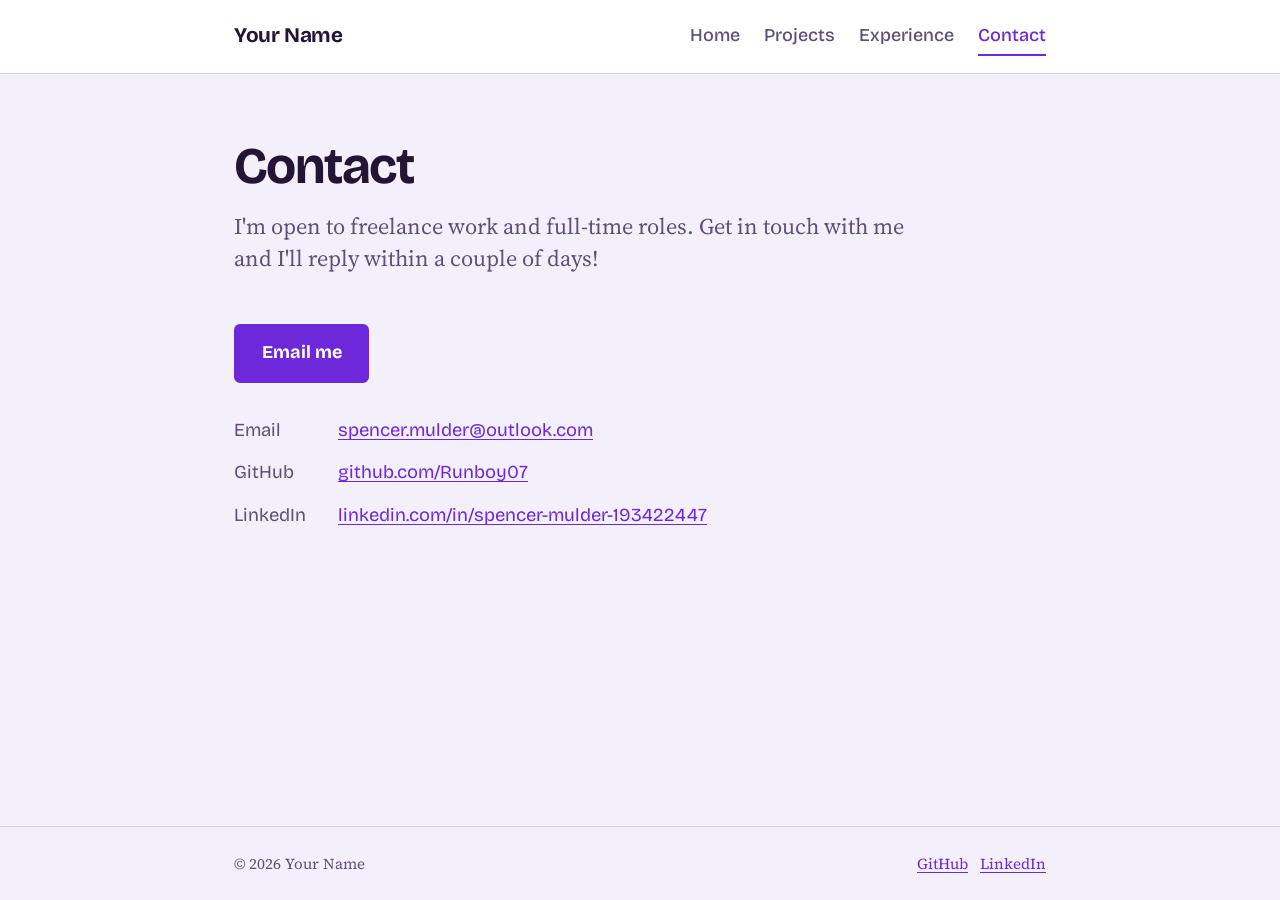
==== contact.html @ 8c5201d1 "Update contact information and links" ====
<!DOCTYPE html>
<html lang="en">
<head>
<title>Contact – Your Name</title>
<meta name="description" content="Get in touch with Your Name.">
<meta charset="utf-8">
<meta name="viewport" content="width=device-width, initial-scale=1">
<link rel="icon" href="data:image/svg+xml,<svg xmlns=%22http://www.w3.org/2000/svg%22 viewBox=%220 0 100 100%22><text y=%22.9em%22 font-size=%2290%22>💜</text></svg>">
<link rel="preconnect" href="https://fonts.googleapis.com">
<link rel="preconnect" href="https://fonts.gstatic.com" crossorigin>
<link href="https://fonts.googleapis.com/css2?family=Bricolage+Grotesque:opsz,wght@12..96,500;12..96,700&family=Source+Serif+4:ital,wght@0,400;0,600;1,400&display=swap" rel="stylesheet">
<link rel="stylesheet" href="style.css">
</head>
<body>
<header class="site-header">
  <div class="wrap">
    <a class="brand" href="index.html">Your Name</a>
    <nav aria-label="Main">
      <a href="index.html">Home</a>
      <a href="projects.html">Projects</a>
      <a href="experience.html">Experience</a>
      <a href="contact.html" aria-current="page">Contact</a>
    </nav>
  </div>
</header>
<main>
  <div class="wrap">
    <h1 class="page-title">Contact</h1>
    <p class="lede">I'm open to freelance work and full-time roles. Get in touch with me and I'll reply within a couple of days!</p>
    <a class="btn" href="mailto:spencer.mulder@outlook.com">Email me</a>
    <ul class="contact-list">
      <li><span>Email</span><a href="mailto:you@example.com">spencer.mulder@outlook.com</a></li>
      <li><span>GitHub</span><a href="https://github.com/your-username">github.com/Runboy07</a></li>
      <li><span>LinkedIn</span><a href="https://www.linkedin.com/in/your-username">linkedin.com/in/spencer-mulder-193422447</a></li>
    </ul>
  </div>
</main>
<footer class="site-footer">
  <div class="wrap">
    <span>© <span id="year">2026</span> Your Name</span>
    <span><a href="https://github.com/your-username">GitHub</a> &nbsp; <a href="https://www.linkedin.com/in/your-username">LinkedIn</a></span>
  </div>
</footer>
<script>document.getElementById("year").textContent = new Date().getFullYear();</script>
</body>
</html>
---- style.css ----
/* ---------- Colors: edit these to restyle the whole site ---------- */
:root {
  --bg: #f4f0fb;
  --surface: #ffffff;
  --ink: #231536;
  --muted: #5f5075;
  --line: #d9cdee;
  --accent: #6d28d9;
  --accent-soft: #ede4fb;
  --accent-ink: #ffffff;
  --display: "Bricolage Grotesque", "Helvetica Neue", Arial, sans-serif;
  --body: "Source Serif 4", Georgia, "Times New Roman", serif;
}
@media (prefers-color-scheme: dark) {
  :root {
    --bg: #150e22;
    --surface: #1f1533;
    --ink: #efe9fa;
    --muted: #a99bc2;
    --line: #34264d;
    --accent: #b794f6;
    --accent-soft: #2b1d47;
    --accent-ink: #150e22;
  }
}

*, *::before, *::after { box-sizing: border-box; }
html { scroll-behavior: smooth; }
body {
  margin: 0; background: var(--bg); color: var(--ink);
  font: 1.125rem/1.65 var(--body); -webkit-font-smoothing: antialiased;
  min-height: 100vh; display: flex; flex-direction: column;
}
a { color: var(--accent); text-underline-offset: 3px; }
a:focus-visible { outline: 3px solid var(--accent); outline-offset: 3px; border-radius: 2px; }
h1, h2, h3 { font-family: var(--display); line-height: 1.1; margin: 0; }
p { margin: 0 0 1em; max-width: 62ch; }
.wrap { width: 100%; max-width: 860px; margin: 0 auto; padding: 0 1.5rem; }

/* ---------- Header ---------- */
.site-header { border-bottom: 1px solid var(--line); background: var(--surface); }
.site-header .wrap { display: flex; flex-wrap: wrap; align-items: center; justify-content: space-between; gap: .75rem 2rem; padding-top: 1.1rem; padding-bottom: 1.1rem; }
.brand { font-family: var(--display); font-weight: 700; font-size: 1.3rem; color: var(--ink); text-decoration: none; letter-spacing: -0.02em; }
.site-header nav { display: flex; gap: 1.5rem; font-family: var(--display); font-weight: 500; }
.site-header nav a { color: var(--muted); text-decoration: none; padding: .2rem 0; border-bottom: 2px solid transparent; }
.site-header nav a:hover { color: var(--ink); }
.site-header nav a[aria-current="page"] { color: var(--accent); border-color: var(--accent); }

/* ---------- Page content ---------- */
main { flex: 1; padding: 4rem 0 5rem; }
.page-title { font-size: clamp(2.2rem, 6vw, 3.2rem); font-weight: 700; letter-spacing: -0.03em; margin-bottom: 1rem; }
.lede { font-size: 1.4rem; line-height: 1.45; color: var(--muted); margin-bottom: 3rem; }
.hero h1 { font-size: clamp(2.8rem, 8vw, 5rem); font-weight: 700; letter-spacing: -0.04em; margin-bottom: 1.5rem; }
.hero h1 span { color: var(--accent); }
.hero .lede { color: var(--ink); max-width: 30ch; }
.actions { display: flex; flex-wrap: wrap; gap: 1rem; margin-bottom: 4.5rem; }
.btn { display: inline-block; font-family: var(--display); font-weight: 700; background: var(--accent); color: var(--accent-ink); padding: .8rem 1.6rem; border-radius: 6px; text-decoration: none; border: 2px solid var(--accent); }
.btn:hover { filter: brightness(1.1); }
.btn.ghost { background: transparent; color: var(--accent); }
.btn.ghost:hover { background: var(--accent-soft); filter: none; }

.block-title { font-size: 1.1rem; font-weight: 500; color: var(--muted); margin-bottom: 1.25rem; padding-bottom: .75rem; border-bottom: 1px solid var(--line); }
.block { margin-bottom: 3.5rem; }

.skills { display: flex; flex-wrap: wrap; gap: .5rem; list-style: none; padding: 0; margin: 0; }
.skills li { background: var(--accent-soft); color: var(--accent); padding: .3rem .9rem; border-radius: 99px; font-family: var(--display); font-weight: 500; font-size: .95rem; }

/* ---------- Projects ---------- */
.grid { display: grid; grid-template-columns: repeat(auto-fill, minmax(260px, 1fr)); gap: 1.25rem; }
.card { display: flex; flex-direction: column; background: var(--surface); border: 1px solid var(--line); border-radius: 10px; padding: 1.5rem; text-decoration: none; color: inherit; transition: border-color .15s, transform .15s; }
.card:hover { border-color: var(--accent); transform: translateY(-2px); }
.card .year { font-family: var(--display); color: var(--muted); font-size: .9rem; margin-bottom: .6rem; }
.card h3 { font-size: 1.35rem; font-weight: 700; margin-bottom: .5rem; }
.card:hover h3 { color: var(--accent); }
.card p { color: var(--muted); font-size: 1rem; flex: 1; }
.tags { display: flex; flex-wrap: wrap; gap: .4rem; list-style: none; padding: 0; margin: 0; }
.tags li { font-family: var(--display); font-size: .82rem; padding: .1rem .6rem; border: 1px solid var(--line); border-radius: 99px; color: var(--muted); }

/* ---------- Experience ---------- */
.job { display: grid; grid-template-columns: 9rem 1fr; gap: 1.5rem; padding-bottom: 2rem; margin-bottom: 2rem; border-bottom: 1px solid var(--line); }
.job:last-child { border-bottom: 0; }
.job .when { font-family: var(--display); color: var(--accent); font-weight: 500; padding-top: .25rem; }
.job h3 { font-size: 1.3rem; font-weight: 700; margin-bottom: .3rem; }
.job .where { color: var(--muted); font-family: var(--display); margin-bottom: .6rem; }
.job p { color: var(--muted); font-size: 1.02rem; }

/* ---------- Contact ---------- */
.contact-list { list-style: none; padding: 0; margin: 2rem 0 0; display: grid; gap: .75rem; font-family: var(--display); font-size: 1.15rem; }
.contact-list span { display: inline-block; width: 6.5rem; color: var(--muted); }

/* ---------- Footer ---------- */
.site-footer { border-top: 1px solid var(--line); color: var(--muted); font-size: .95rem; }
.site-footer .wrap { padding-top: 1.5rem; padding-bottom: 1.5rem; display: flex; flex-wrap: wrap; justify-content: space-between; gap: .5rem 2rem; }

@media (max-width: 640px) {
  main { padding: 2.5rem 0 3.5rem; }
  .job { grid-template-columns: 1fr; gap: .25rem; }
  .contact-list span { display: block; width: auto; }
}
@media (prefers-reduced-motion: reduce) { html { scroll-behavior: auto; } * { transition: none !important; } }
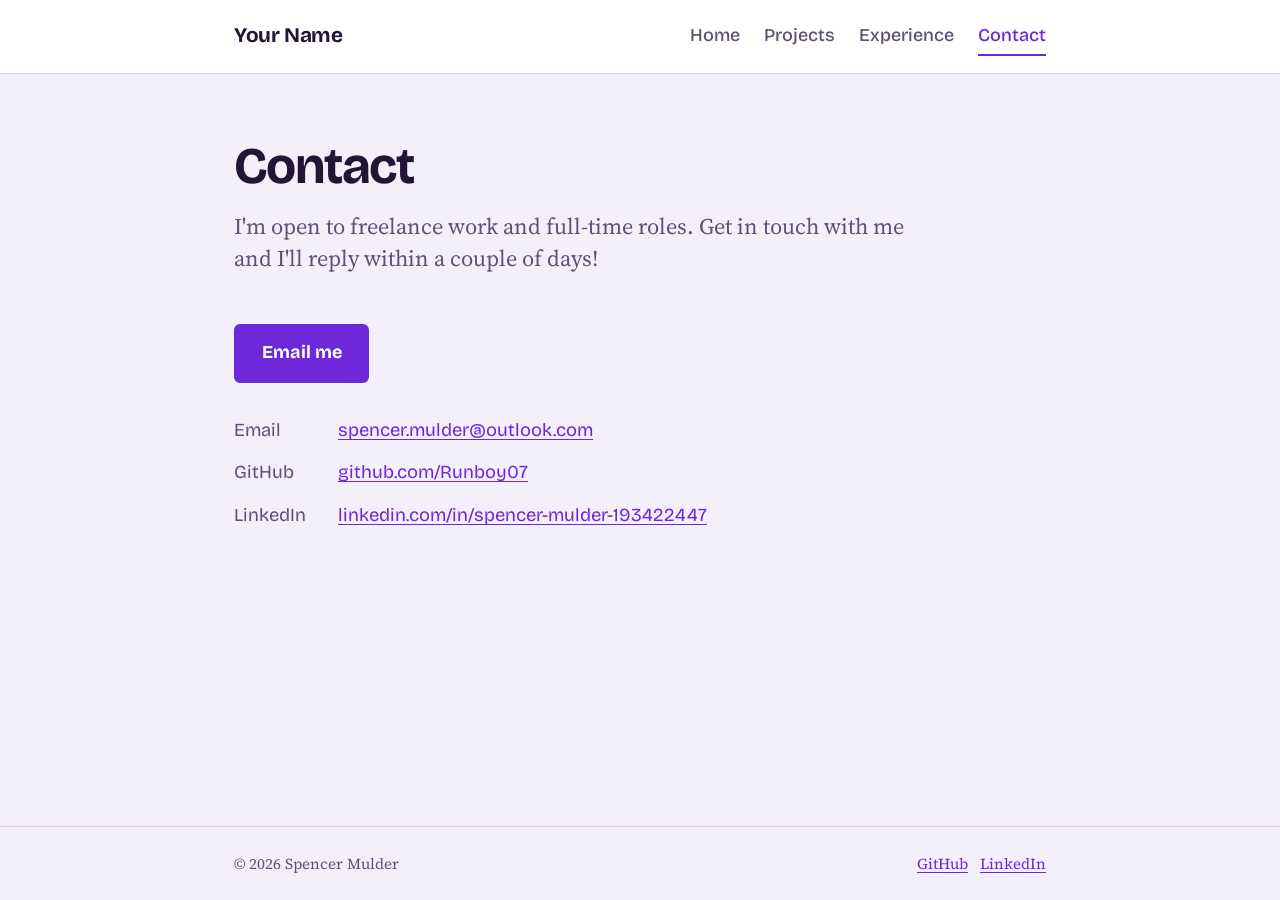
==== commit 2c86e983: "Update footer copyright name to Spencer Mulder" ====
--- a/contact.html
+++ b/contact.html
@@ -37,7 +37,7 @@
 </main>
 <footer class="site-footer">
   <div class="wrap">
-    <span>© <span id="year">2026</span> Your Name</span>
+    <span>© <span id="year">2026</span> Spencer Mulder</span>
     <span><a href="https://github.com/your-username">GitHub</a> &nbsp; <a href="https://www.linkedin.com/in/your-username">LinkedIn</a></span>
   </div>
 </footer>
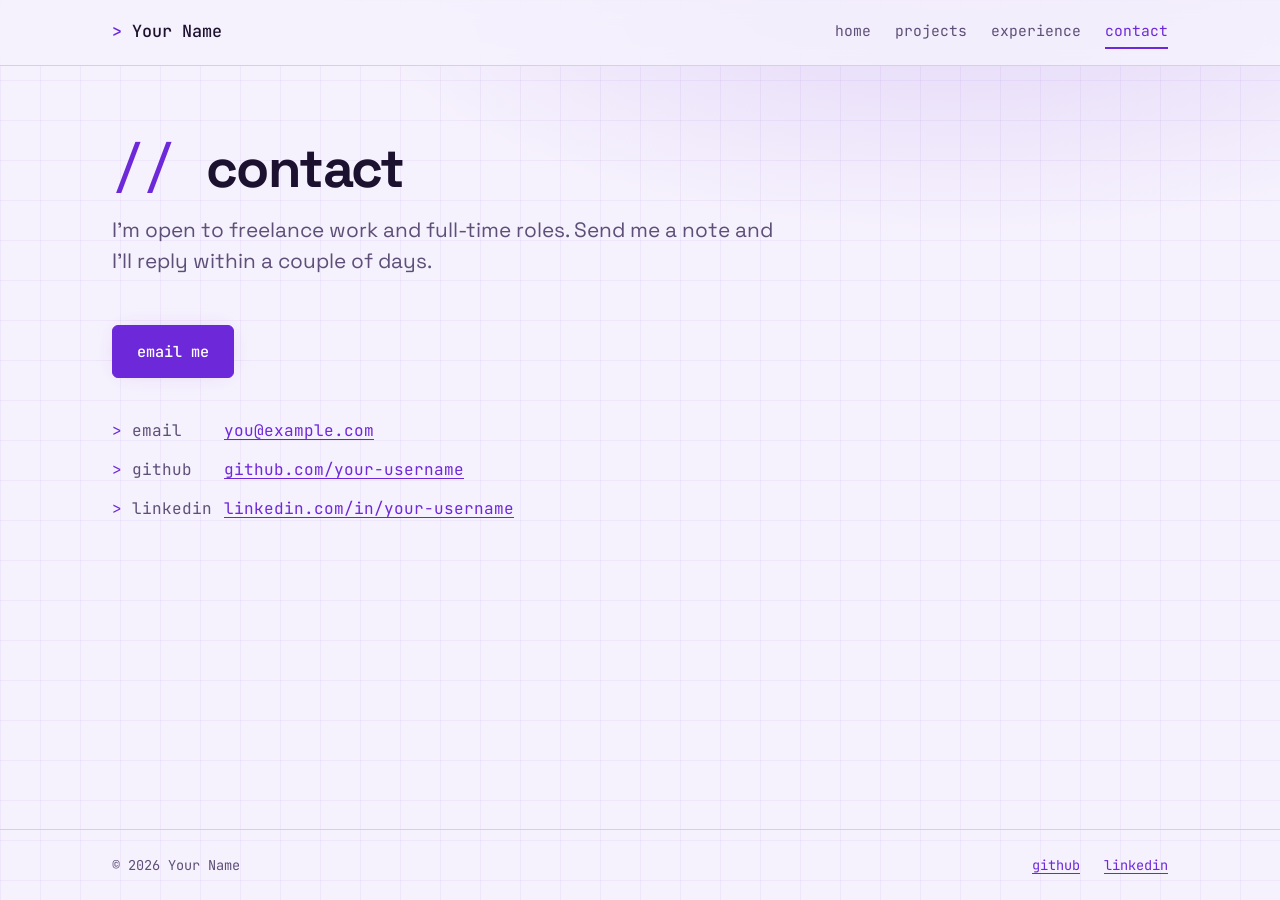
==== commit 80d696c7: "added" ====
--- a/contact.html
+++ b/contact.html
@@ -8,7 +8,7 @@
 <link rel="icon" href="data:image/svg+xml,<svg xmlns=%22http://www.w3.org/2000/svg%22 viewBox=%220 0 100 100%22><text y=%22.9em%22 font-size=%2290%22>💜</text></svg>">
 <link rel="preconnect" href="https://fonts.googleapis.com">
 <link rel="preconnect" href="https://fonts.gstatic.com" crossorigin>
-<link href="https://fonts.googleapis.com/css2?family=Bricolage+Grotesque:opsz,wght@12..96,500;12..96,700&family=Source+Serif+4:ital,wght@0,400;0,600;1,400&display=swap" rel="stylesheet">
+<link href="https://fonts.googleapis.com/css2?family=JetBrains+Mono:wght@400;500&family=Space+Grotesk:wght@400;500;700&display=swap" rel="stylesheet">
 <link rel="stylesheet" href="style.css">
 </head>
 <body>
@@ -16,29 +16,29 @@
   <div class="wrap">
     <a class="brand" href="index.html">Your Name</a>
     <nav aria-label="Main">
-      <a href="index.html">Home</a>
-      <a href="projects.html">Projects</a>
-      <a href="experience.html">Experience</a>
-      <a href="contact.html" aria-current="page">Contact</a>
+      <a href="index.html">home</a>
+      <a href="projects.html">projects</a>
+      <a href="experience.html">experience</a>
+      <a href="contact.html" aria-current="page">contact</a>
     </nav>
   </div>
 </header>
 <main>
   <div class="wrap">
-    <h1 class="page-title">Contact</h1>
-    <p class="lede">I'm open to freelance work and full-time roles. Get in touch with me and I'll reply within a couple of days!</p>
-    <a class="btn" href="mailto:spencer.mulder@outlook.com">Email me</a>
+    <h1 class="page-title">contact</h1>
+    <p class="lede">I'm open to freelance work and full-time roles. Send me a note and I'll reply within a couple of days.</p>
+    <a class="btn" href="mailto:you@example.com">email me</a>
     <ul class="contact-list">
-      <li><span>Email</span><a href="mailto:you@example.com">spencer.mulder@outlook.com</a></li>
-      <li><span>GitHub</span><a href="https://github.com/your-username">github.com/Runboy07</a></li>
-      <li><span>LinkedIn</span><a href="https://www.linkedin.com/in/your-username">linkedin.com/in/spencer-mulder-193422447</a></li>
+      <li><span>email</span><a href="mailto:you@example.com">you@example.com</a></li>
+      <li><span>github</span><a href="https://github.com/your-username">github.com/your-username</a></li>
+      <li><span>linkedin</span><a href="https://www.linkedin.com/in/your-username">linkedin.com/in/your-username</a></li>
     </ul>
   </div>
 </main>
 <footer class="site-footer">
   <div class="wrap">
-    <span>© <span id="year">2026</span> Spencer Mulder</span>
-    <span><a href="https://github.com/your-username">GitHub</a> &nbsp; <a href="https://www.linkedin.com/in/your-username">LinkedIn</a></span>
+    <span>© <span id="year">2026</span> Your Name</span>
+    <span><a href="https://github.com/your-username">github</a> &nbsp; <a href="https://www.linkedin.com/in/your-username">linkedin</a></span>
   </div>
 </footer>
 <script>document.getElementById("year").textContent = new Date().getFullYear();</script>
--- a/style.css
+++ b/style.css
@@ -1,100 +1,133 @@
 /* ---------- Colors: edit these to restyle the whole site ---------- */
 :root {
-  --bg: #f4f0fb;
-  --surface: #ffffff;
-  --ink: #231536;
-  --muted: #5f5075;
-  --line: #d9cdee;
-  --accent: #6d28d9;
-  --accent-soft: #ede4fb;
-  --accent-ink: #ffffff;
-  --display: "Bricolage Grotesque", "Helvetica Neue", Arial, sans-serif;
-  --body: "Source Serif 4", Georgia, "Times New Roman", serif;
+  --bg: #0e0a18;
+  --surface: #161026;
+  --ink: #ece6fa;
+  --muted: #a093bd;
+  --line: #2d2248;
+  --accent: #a78bfa;
+  --accent-soft: rgba(167, 139, 250, .12);
+  --accent-ink: #0e0a18;
+  --glow: rgba(139, 92, 246, .35);
+  --grid: rgba(167, 139, 250, .06);
+  --display: "Space Grotesk", "Helvetica Neue", Arial, sans-serif;
+  --mono: "JetBrains Mono", ui-monospace, "SFMono-Regular", Menlo, Consolas, monospace;
 }
-@media (prefers-color-scheme: dark) {
+@media (prefers-color-scheme: light) {
   :root {
-    --bg: #150e22;
-    --surface: #1f1533;
-    --ink: #efe9fa;
-    --muted: #a99bc2;
-    --line: #34264d;
-    --accent: #b794f6;
-    --accent-soft: #2b1d47;
-    --accent-ink: #150e22;
+    --bg: #f6f2fd;
+    --surface: #ffffff;
+    --ink: #1c1230;
+    --muted: #5d4f78;
+    --line: #d9cdee;
+    --accent: #6d28d9;
+    --accent-soft: rgba(109, 40, 217, .08);
+    --accent-ink: #ffffff;
+    --glow: rgba(109, 40, 217, .16);
+    --grid: rgba(109, 40, 217, .06);
   }
 }
 
 *, *::before, *::after { box-sizing: border-box; }
 html { scroll-behavior: smooth; }
 body {
-  margin: 0; background: var(--bg); color: var(--ink);
-  font: 1.125rem/1.65 var(--body); -webkit-font-smoothing: antialiased;
+  margin: 0; color: var(--ink); font: 1.1rem/1.65 var(--display); -webkit-font-smoothing: antialiased;
   min-height: 100vh; display: flex; flex-direction: column;
+  background-color: var(--bg);
+  background-image:
+    radial-gradient(60rem 28rem at 75% -8%, var(--glow), transparent 70%),
+    linear-gradient(var(--grid) 1px, transparent 1px),
+    linear-gradient(90deg, var(--grid) 1px, transparent 1px);
+  background-size: auto, 40px 40px, 40px 40px;
 }
 a { color: var(--accent); text-underline-offset: 3px; }
 a:focus-visible { outline: 3px solid var(--accent); outline-offset: 3px; border-radius: 2px; }
-h1, h2, h3 { font-family: var(--display); line-height: 1.1; margin: 0; }
+h1, h2, h3 { line-height: 1.1; margin: 0; }
 p { margin: 0 0 1em; max-width: 62ch; }
-.wrap { width: 100%; max-width: 860px; margin: 0 auto; padding: 0 1.5rem; }
+.wrap { width: 100%; max-width: 1120px; margin: 0 auto; padding: 0 2rem; }
+.mono { font-family: var(--mono); }
 
 /* ---------- Header ---------- */
-.site-header { border-bottom: 1px solid var(--line); background: var(--surface); }
-.site-header .wrap { display: flex; flex-wrap: wrap; align-items: center; justify-content: space-between; gap: .75rem 2rem; padding-top: 1.1rem; padding-bottom: 1.1rem; }
-.brand { font-family: var(--display); font-weight: 700; font-size: 1.3rem; color: var(--ink); text-decoration: none; letter-spacing: -0.02em; }
-.site-header nav { display: flex; gap: 1.5rem; font-family: var(--display); font-weight: 500; }
+.site-header { position: sticky; top: 0; z-index: 10; border-bottom: 1px solid var(--line); background: color-mix(in srgb, var(--bg) 82%, transparent); backdrop-filter: blur(10px); }
+.site-header .wrap { display: flex; flex-wrap: wrap; align-items: center; justify-content: space-between; gap: .5rem 2rem; padding-top: 1rem; padding-bottom: 1rem; }
+.brand { font-family: var(--mono); font-weight: 500; font-size: 1.05rem; color: var(--ink); text-decoration: none; }
+.brand::before { content: "> "; color: var(--accent); }
+.site-header nav { display: flex; gap: 1.5rem; font-family: var(--mono); font-size: .92rem; }
 .site-header nav a { color: var(--muted); text-decoration: none; padding: .2rem 0; border-bottom: 2px solid transparent; }
 .site-header nav a:hover { color: var(--ink); }
 .site-header nav a[aria-current="page"] { color: var(--accent); border-color: var(--accent); }
 
 /* ---------- Page content ---------- */
-main { flex: 1; padding: 4rem 0 5rem; }
-.page-title { font-size: clamp(2.2rem, 6vw, 3.2rem); font-weight: 700; letter-spacing: -0.03em; margin-bottom: 1rem; }
-.lede { font-size: 1.4rem; line-height: 1.45; color: var(--muted); margin-bottom: 3rem; }
-.hero h1 { font-size: clamp(2.8rem, 8vw, 5rem); font-weight: 700; letter-spacing: -0.04em; margin-bottom: 1.5rem; }
+main { flex: 1; padding: 4.5rem 0 5rem; }
+.page-title { font-size: clamp(2.3rem, 6vw, 3.4rem); font-weight: 700; letter-spacing: -0.03em; margin-bottom: 1rem; }
+.page-title::before { content: "// "; color: var(--accent); font-family: var(--mono); font-weight: 400; }
+.lede { font-size: 1.3rem; line-height: 1.5; color: var(--muted); margin-bottom: 3rem; max-width: 52ch; }
+
+.hero { display: grid; grid-template-columns: 1.1fr .9fr; gap: 3.5rem; align-items: center; margin-bottom: 5rem; }
+.prompt { font-family: var(--mono); font-size: .95rem; color: var(--muted); margin-bottom: 1.25rem; }
+.prompt b { color: var(--accent); font-weight: 500; }
+.cursor { display: inline-block; width: .55em; height: 1.05em; background: var(--accent); vertical-align: -.15em; margin-left: .2em; animation: blink 1.1s steps(1) infinite; }
+@keyframes blink { 50% { opacity: 0; } }
+.hero h1 { font-size: clamp(2.8rem, 7vw, 4.6rem); font-weight: 700; letter-spacing: -0.04em; margin-bottom: 1.25rem; }
 .hero h1 span { color: var(--accent); }
-.hero .lede { color: var(--ink); max-width: 30ch; }
-.actions { display: flex; flex-wrap: wrap; gap: 1rem; margin-bottom: 4.5rem; }
-.btn { display: inline-block; font-family: var(--display); font-weight: 700; background: var(--accent); color: var(--accent-ink); padding: .8rem 1.6rem; border-radius: 6px; text-decoration: none; border: 2px solid var(--accent); }
-.btn:hover { filter: brightness(1.1); }
-.btn.ghost { background: transparent; color: var(--accent); }
+.hero .lede { color: var(--ink); margin-bottom: 2rem; }
+.actions { display: flex; flex-wrap: wrap; gap: 1rem; }
+.btn { display: inline-block; font-family: var(--mono); font-weight: 500; font-size: .95rem; background: var(--accent); color: var(--accent-ink); padding: .8rem 1.5rem; border-radius: 6px; text-decoration: none; border: 1px solid var(--accent); box-shadow: 0 0 24px -6px var(--glow); }
+.btn:hover { filter: brightness(1.12); }
+.btn.ghost { background: transparent; color: var(--accent); box-shadow: none; }
 .btn.ghost:hover { background: var(--accent-soft); filter: none; }
 
-.block-title { font-size: 1.1rem; font-weight: 500; color: var(--muted); margin-bottom: 1.25rem; padding-bottom: .75rem; border-bottom: 1px solid var(--line); }
+/* code window */
+.code { background: var(--surface); border: 1px solid var(--line); border-radius: 10px; box-shadow: 0 20px 60px -25px var(--glow); overflow: hidden; }
+.code .bar { display: flex; gap: .4rem; padding: .7rem 1rem; border-bottom: 1px solid var(--line); }
+.code .bar i { width: .65rem; height: .65rem; border-radius: 50%; background: var(--line); }
+.code .bar i:first-child { background: var(--accent); }
+.code pre { margin: 0; padding: 1.25rem 1.25rem 1.4rem; font: .9rem/1.7 var(--mono); overflow-x: auto; color: var(--muted); }
+.code .k { color: var(--accent); }
+.code .s { color: var(--ink); }
+
 .block { margin-bottom: 3.5rem; }
+.block-title { font-family: var(--mono); font-size: .95rem; font-weight: 500; color: var(--muted); margin-bottom: 1.25rem; padding-bottom: .75rem; border-bottom: 1px solid var(--line); }
+.block-title::before { content: "// "; color: var(--accent); }
+.two-col { display: grid; grid-template-columns: 1fr 1fr; gap: 3.5rem; }
 
 .skills { display: flex; flex-wrap: wrap; gap: .5rem; list-style: none; padding: 0; margin: 0; }
-.skills li { background: var(--accent-soft); color: var(--accent); padding: .3rem .9rem; border-radius: 99px; font-family: var(--display); font-weight: 500; font-size: .95rem; }
+.skills li { font-family: var(--mono); font-size: .88rem; background: var(--accent-soft); color: var(--accent); padding: .3rem .8rem; border: 1px solid var(--line); border-radius: 4px; }
 
 /* ---------- Projects ---------- */
-.grid { display: grid; grid-template-columns: repeat(auto-fill, minmax(260px, 1fr)); gap: 1.25rem; }
-.card { display: flex; flex-direction: column; background: var(--surface); border: 1px solid var(--line); border-radius: 10px; padding: 1.5rem; text-decoration: none; color: inherit; transition: border-color .15s, transform .15s; }
-.card:hover { border-color: var(--accent); transform: translateY(-2px); }
-.card .year { font-family: var(--display); color: var(--muted); font-size: .9rem; margin-bottom: .6rem; }
+.grid { display: grid; grid-template-columns: repeat(auto-fill, minmax(300px, 1fr)); gap: 1.5rem; }
+.card { display: flex; flex-direction: column; background: var(--surface); border: 1px solid var(--line); border-radius: 10px; padding: 1.6rem; text-decoration: none; color: inherit; transition: border-color .15s, transform .15s, box-shadow .15s; }
+.card:hover { border-color: var(--accent); transform: translateY(-3px); box-shadow: 0 12px 40px -18px var(--glow); }
+.card .year { font-family: var(--mono); color: var(--accent); font-size: .85rem; margin-bottom: .7rem; }
 .card h3 { font-size: 1.35rem; font-weight: 700; margin-bottom: .5rem; }
-.card:hover h3 { color: var(--accent); }
 .card p { color: var(--muted); font-size: 1rem; flex: 1; }
 .tags { display: flex; flex-wrap: wrap; gap: .4rem; list-style: none; padding: 0; margin: 0; }
-.tags li { font-family: var(--display); font-size: .82rem; padding: .1rem .6rem; border: 1px solid var(--line); border-radius: 99px; color: var(--muted); }
+.tags li { font-family: var(--mono); font-size: .78rem; padding: .1rem .55rem; border: 1px solid var(--line); border-radius: 4px; color: var(--muted); }
 
 /* ---------- Experience ---------- */
-.job { display: grid; grid-template-columns: 9rem 1fr; gap: 1.5rem; padding-bottom: 2rem; margin-bottom: 2rem; border-bottom: 1px solid var(--line); }
+.job { display: grid; grid-template-columns: 11rem 1fr; gap: 2rem; padding-bottom: 2rem; margin-bottom: 2rem; border-bottom: 1px solid var(--line); }
 .job:last-child { border-bottom: 0; }
-.job .when { font-family: var(--display); color: var(--accent); font-weight: 500; padding-top: .25rem; }
+.job .when { font-family: var(--mono); color: var(--accent); font-size: .92rem; padding-top: .3rem; }
 .job h3 { font-size: 1.3rem; font-weight: 700; margin-bottom: .3rem; }
-.job .where { color: var(--muted); font-family: var(--display); margin-bottom: .6rem; }
+.job .where { color: var(--muted); font-family: var(--mono); font-size: .92rem; margin-bottom: .7rem; }
 .job p { color: var(--muted); font-size: 1.02rem; }
 
 /* ---------- Contact ---------- */
-.contact-list { list-style: none; padding: 0; margin: 2rem 0 0; display: grid; gap: .75rem; font-family: var(--display); font-size: 1.15rem; }
-.contact-list span { display: inline-block; width: 6.5rem; color: var(--muted); }
+.contact-list { list-style: none; padding: 0; margin: 2.5rem 0 0; display: grid; gap: .8rem; font-family: var(--mono); font-size: 1rem; }
+.contact-list span { display: inline-block; width: 7rem; color: var(--muted); }
+.contact-list span::before { content: "> "; color: var(--accent); }
 
 /* ---------- Footer ---------- */
-.site-footer { border-top: 1px solid var(--line); color: var(--muted); font-size: .95rem; }
+.site-footer { border-top: 1px solid var(--line); color: var(--muted); font-family: var(--mono); font-size: .85rem; }
 .site-footer .wrap { padding-top: 1.5rem; padding-bottom: 1.5rem; display: flex; flex-wrap: wrap; justify-content: space-between; gap: .5rem 2rem; }
 
+@media (max-width: 860px) {
+  .hero, .two-col { grid-template-columns: 1fr; gap: 2.5rem; }
+}
 @media (max-width: 640px) {
+  .wrap { padding: 0 1.25rem; }
   main { padding: 2.5rem 0 3.5rem; }
   .job { grid-template-columns: 1fr; gap: .25rem; }
   .contact-list span { display: block; width: auto; }
 }
-@media (prefers-reduced-motion: reduce) { html { scroll-behavior: auto; } * { transition: none !important; } }
+@media (prefers-reduced-motion: reduce) { html { scroll-behavior: auto; } * { transition: none !important; animation: none !important; } }
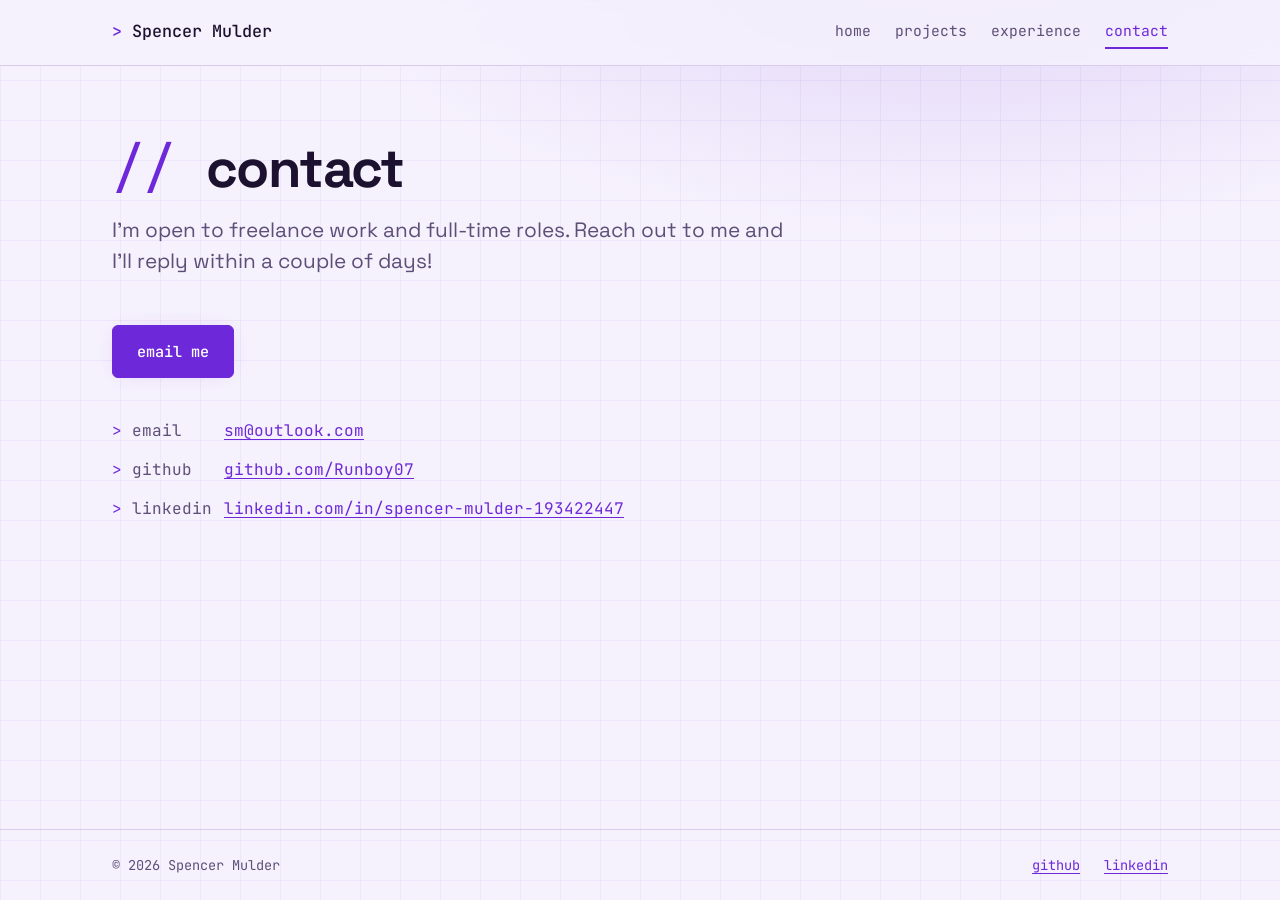
==== commit 85ef036c: "des" ====
--- a/contact.html
+++ b/contact.html
@@ -1,11 +1,10 @@
 <!DOCTYPE html>
 <html lang="en">
 <head>
-<title>Contact – Your Name</title>
-<meta name="description" content="Get in touch with Your Name.">
+<title>Spencer Mulder - Portfolio</title>
+<meta name="description" content="Get in touch with me!">
 <meta charset="utf-8">
 <meta name="viewport" content="width=device-width, initial-scale=1">
-<link rel="icon" href="data:image/svg+xml,<svg xmlns=%22http://www.w3.org/2000/svg%22 viewBox=%220 0 100 100%22><text y=%22.9em%22 font-size=%2290%22>💜</text></svg>">
 <link rel="preconnect" href="https://fonts.googleapis.com">
 <link rel="preconnect" href="https://fonts.gstatic.com" crossorigin>
 <link href="https://fonts.googleapis.com/css2?family=JetBrains+Mono:wght@400;500&family=Space+Grotesk:wght@400;500;700&display=swap" rel="stylesheet">
@@ -14,7 +13,7 @@
 <body>
 <header class="site-header">
   <div class="wrap">
-    <a class="brand" href="index.html">Your Name</a>
+    <a class="brand" href="index.html">Spencer Mulder</a>
     <nav aria-label="Main">
       <a href="index.html">home</a>
       <a href="projects.html">projects</a>
@@ -26,19 +25,19 @@
 <main>
   <div class="wrap">
     <h1 class="page-title">contact</h1>
-    <p class="lede">I'm open to freelance work and full-time roles. Send me a note and I'll reply within a couple of days.</p>
-    <a class="btn" href="mailto:you@example.com">email me</a>
+    <p class="lede">I'm open to freelance work and full-time roles. Reach out to me and I'll reply within a couple of days!</p>
+    <a class="btn" href="mailto:spencer.mulder@outlook.com">email me</a>
     <ul class="contact-list">
-      <li><span>email</span><a href="mailto:you@example.com">you@example.com</a></li>
-      <li><span>github</span><a href="https://github.com/your-username">github.com/your-username</a></li>
-      <li><span>linkedin</span><a href="https://www.linkedin.com/in/your-username">linkedin.com/in/your-username</a></li>
+      <li><span>email</span><a href="mailto:spencer.mulder@outlook.com">sm@outlook.com</a></li>
+      <li><span>github</span><a href="https://github.com/your-username">github.com/Runboy07</a></li>
+      <li><span>linkedin</span><a href="https://www.linkedin.com/in/your-username">linkedin.com/in/spencer-mulder-193422447</a></li>
     </ul>
   </div>
 </main>
 <footer class="site-footer">
   <div class="wrap">
-    <span>© <span id="year">2026</span> Your Name</span>
-    <span><a href="https://github.com/your-username">github</a> &nbsp; <a href="https://www.linkedin.com/in/your-username">linkedin</a></span>
+    <span>© <span id="year">2026</span> Spencer Mulder</span>
+    <span><a href="https://github.com/Runboy07">github</a> &nbsp; <a href="https://www.linkedin.com/in/spencer-mulder-193422447">linkedin</a></span>
   </div>
 </footer>
 <script>document.getElementById("year").textContent = new Date().getFullYear();</script>
--- a/style.css
+++ b/style.css
@@ -63,7 +63,7 @@
 .page-title::before { content: "// "; color: var(--accent); font-family: var(--mono); font-weight: 400; }
 .lede { font-size: 1.3rem; line-height: 1.5; color: var(--muted); margin-bottom: 3rem; max-width: 52ch; }
 
-.hero { display: grid; grid-template-columns: 1.1fr .9fr; gap: 3.5rem; align-items: center; margin-bottom: 5rem; }
+.hero { margin-bottom: 5rem; }
 .prompt { font-family: var(--mono); font-size: .95rem; color: var(--muted); margin-bottom: 1.25rem; }
 .prompt b { color: var(--accent); font-weight: 500; }
 .cursor { display: inline-block; width: .55em; height: 1.05em; background: var(--accent); vertical-align: -.15em; margin-left: .2em; animation: blink 1.1s steps(1) infinite; }
@@ -77,15 +77,6 @@
 .btn.ghost { background: transparent; color: var(--accent); box-shadow: none; }
 .btn.ghost:hover { background: var(--accent-soft); filter: none; }
 
-/* code window */
-.code { background: var(--surface); border: 1px solid var(--line); border-radius: 10px; box-shadow: 0 20px 60px -25px var(--glow); overflow: hidden; }
-.code .bar { display: flex; gap: .4rem; padding: .7rem 1rem; border-bottom: 1px solid var(--line); }
-.code .bar i { width: .65rem; height: .65rem; border-radius: 50%; background: var(--line); }
-.code .bar i:first-child { background: var(--accent); }
-.code pre { margin: 0; padding: 1.25rem 1.25rem 1.4rem; font: .9rem/1.7 var(--mono); overflow-x: auto; color: var(--muted); }
-.code .k { color: var(--accent); }
-.code .s { color: var(--ink); }
-
 .block { margin-bottom: 3.5rem; }
 .block-title { font-family: var(--mono); font-size: .95rem; font-weight: 500; color: var(--muted); margin-bottom: 1.25rem; padding-bottom: .75rem; border-bottom: 1px solid var(--line); }
 .block-title::before { content: "// "; color: var(--accent); }
@@ -96,8 +87,11 @@
 
 /* ---------- Projects ---------- */
 .grid { display: grid; grid-template-columns: repeat(auto-fill, minmax(300px, 1fr)); gap: 1.5rem; }
-.card { display: flex; flex-direction: column; background: var(--surface); border: 1px solid var(--line); border-radius: 10px; padding: 1.6rem; text-decoration: none; color: inherit; transition: border-color .15s, transform .15s, box-shadow .15s; }
+.card { display: flex; flex-direction: column; background: var(--surface); border: 1px solid var(--line); border-radius: 10px; overflow: hidden; text-decoration: none; color: inherit; transition: border-color .15s, transform .15s, box-shadow .15s; }
 .card:hover { border-color: var(--accent); transform: translateY(-3px); box-shadow: 0 12px 40px -18px var(--glow); }
+.card .thumb { position: relative; aspect-ratio: 16 / 10; background: var(--accent-soft); border-bottom: 1px solid var(--line); display: grid; place-items: center; color: var(--muted); font-family: var(--mono); font-size: .8rem; }
+.card .thumb img { position: absolute; inset: 0; width: 100%; height: 100%; object-fit: cover; }
+.card .body { display: flex; flex-direction: column; flex: 1; padding: 1.5rem 1.6rem 1.6rem; }
 .card .year { font-family: var(--mono); color: var(--accent); font-size: .85rem; margin-bottom: .7rem; }
 .card h3 { font-size: 1.35rem; font-weight: 700; margin-bottom: .5rem; }
 .card p { color: var(--muted); font-size: 1rem; flex: 1; }
@@ -122,7 +116,7 @@
 .site-footer .wrap { padding-top: 1.5rem; padding-bottom: 1.5rem; display: flex; flex-wrap: wrap; justify-content: space-between; gap: .5rem 2rem; }
 
 @media (max-width: 860px) {
-  .hero, .two-col { grid-template-columns: 1fr; gap: 2.5rem; }
+  .two-col { grid-template-columns: 1fr; gap: 2.5rem; }
 }
 @media (max-width: 640px) {
   .wrap { padding: 0 1.25rem; }
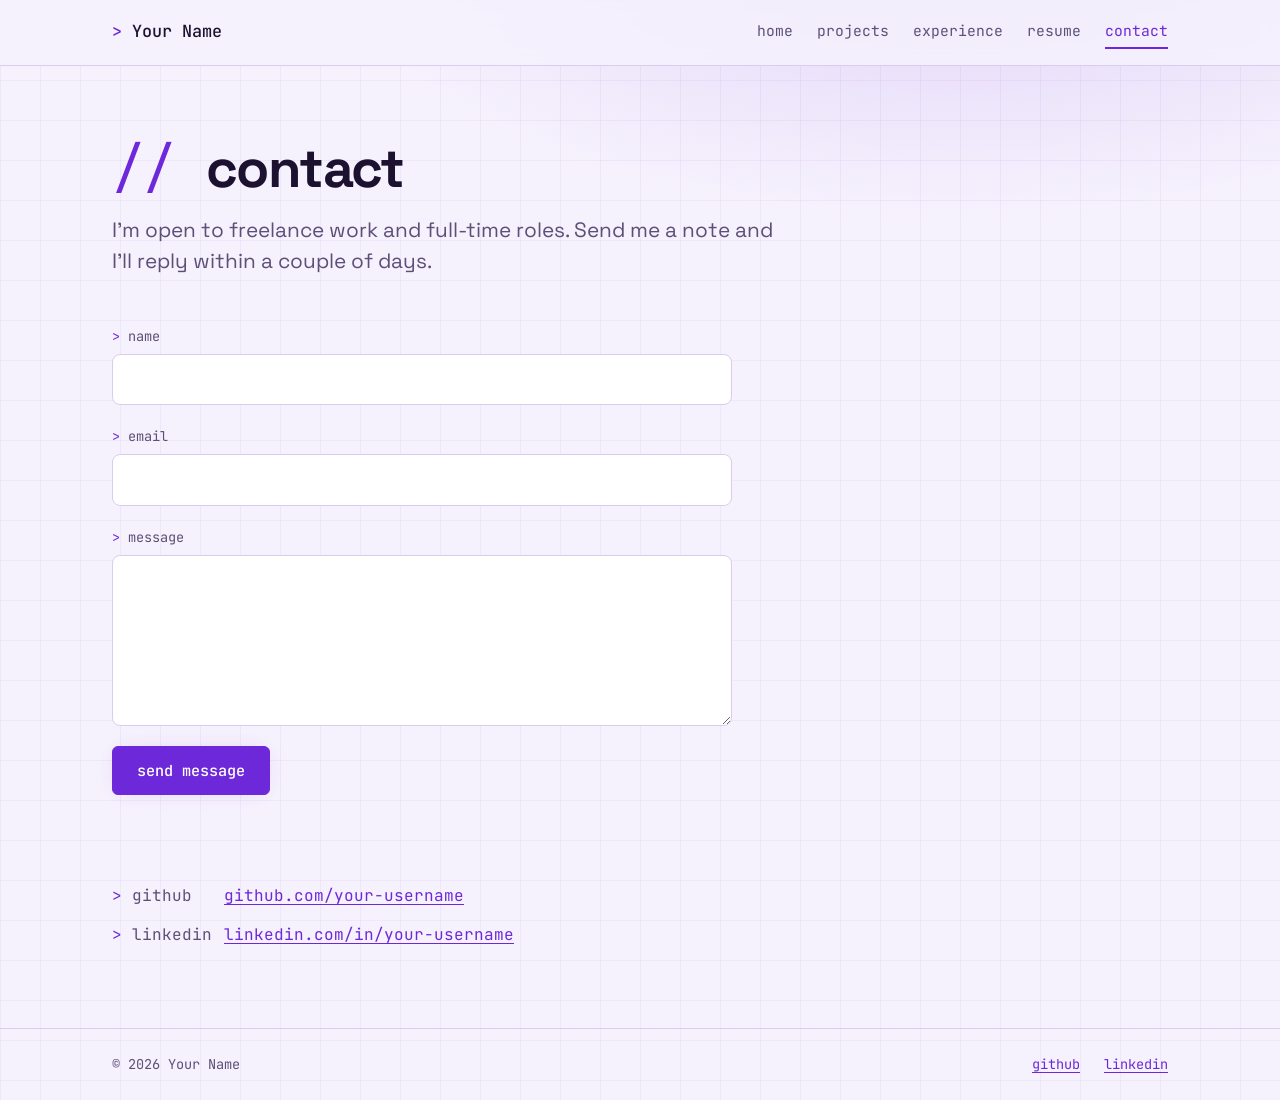
==== commit c4eaf7e1: "Add files via upload" ====
--- a/contact.html
+++ b/contact.html
@@ -1,10 +1,11 @@
 <!DOCTYPE html>
 <html lang="en">
 <head>
-<title>Spencer Mulder - Portfolio</title>
-<meta name="description" content="Get in touch with me!">
+<title>Contact – Your Name</title>
+<meta name="description" content="Get in touch with Your Name.">
 <meta charset="utf-8">
 <meta name="viewport" content="width=device-width, initial-scale=1">
+<link rel="icon" href="data:image/svg+xml,<svg xmlns=%22http://www.w3.org/2000/svg%22 viewBox=%220 0 100 100%22><text y=%22.9em%22 font-size=%2290%22>💜</text></svg>">
 <link rel="preconnect" href="https://fonts.googleapis.com">
 <link rel="preconnect" href="https://fonts.gstatic.com" crossorigin>
 <link href="https://fonts.googleapis.com/css2?family=JetBrains+Mono:wght@400;500&family=Space+Grotesk:wght@400;500;700&display=swap" rel="stylesheet">
@@ -13,11 +14,12 @@
 <body>
 <header class="site-header">
   <div class="wrap">
-    <a class="brand" href="index.html">Spencer Mulder</a>
+    <a class="brand" href="index.html">Your Name</a>
     <nav aria-label="Main">
       <a href="index.html">home</a>
       <a href="projects.html">projects</a>
       <a href="experience.html">experience</a>
+      <a href="resume.html">resume</a>
       <a href="contact.html" aria-current="page">contact</a>
     </nav>
   </div>
@@ -25,21 +27,62 @@
 <main>
   <div class="wrap">
     <h1 class="page-title">contact</h1>
-    <p class="lede">I'm open to freelance work and full-time roles. Reach out to me and I'll reply within a couple of days!</p>
-    <a class="btn" href="mailto:spencer.mulder@outlook.com">email me</a>
+    <p class="lede">I'm open to freelance work and full-time roles. Send me a note and I'll reply within a couple of days.</p>
+    <!-- Setup: create a free form at formspree.io, then replace YOUR_FORM_ID below with your form's ID.
+         Messages are emailed to the address you registered there, so your email never appears on this page. -->
+    <form class="form" id="contact-form" action="https://formspree.io/f/YOUR_FORM_ID" method="POST">
+      <div class="field">
+        <label for="name">name</label>
+        <input id="name" name="name" type="text" autocomplete="name" required>
+      </div>
+      <div class="field">
+        <label for="email">email</label>
+        <input id="email" name="email" type="email" autocomplete="email" required>
+      </div>
+      <div class="field">
+        <label for="message">message</label>
+        <textarea id="message" name="message" rows="6" required></textarea>
+      </div>
+      <!-- Spam trap: leave hidden and empty -->
+      <input type="text" name="_gotcha" tabindex="-1" autocomplete="off" style="display:none">
+      <button class="btn" type="submit" id="send">send message</button>
+      <p class="status" id="status" role="status" aria-live="polite"></p>
+    </form>
     <ul class="contact-list">
-      <li><span>email</span><a href="mailto:spencer.mulder@outlook.com">sm@outlook.com</a></li>
-      <li><span>github</span><a href="https://github.com/your-username">github.com/Runboy07</a></li>
-      <li><span>linkedin</span><a href="https://www.linkedin.com/in/your-username">linkedin.com/in/spencer-mulder-193422447</a></li>
+      <li><span>github</span><a href="https://github.com/your-username">github.com/your-username</a></li>
+      <li><span>linkedin</span><a href="https://www.linkedin.com/in/your-username">linkedin.com/in/your-username</a></li>
     </ul>
   </div>
 </main>
 <footer class="site-footer">
   <div class="wrap">
-    <span>© <span id="year">2026</span> Spencer Mulder</span>
-    <span><a href="https://github.com/Runboy07">github</a> &nbsp; <a href="https://www.linkedin.com/in/spencer-mulder-193422447">linkedin</a></span>
+    <span>© <span id="year">2026</span> Your Name</span>
+    <span><a href="https://github.com/your-username">github</a> &nbsp; <a href="https://www.linkedin.com/in/your-username">linkedin</a></span>
   </div>
 </footer>
 <script>document.getElementById("year").textContent = new Date().getFullYear();</script>
+<script>
+  const form = document.getElementById("contact-form");
+  const send = document.getElementById("send");
+  const status = document.getElementById("status");
+  form.addEventListener("submit", async (e) => {
+    e.preventDefault();
+    send.disabled = true;
+    status.className = "status";
+    status.textContent = "sending...";
+    try {
+      const res = await fetch(form.action, { method: "POST", body: new FormData(form), headers: { Accept: "application/json" } });
+      if (!res.ok) throw new Error();
+      form.reset();
+      status.className = "status ok";
+      status.textContent = "Thanks! Your message was sent.";
+    } catch (err) {
+      status.className = "status err";
+      status.textContent = "Something went wrong. Please try again in a moment.";
+    } finally {
+      send.disabled = false;
+    }
+  });
+</script>
 </body>
 </html>
--- a/style.css
+++ b/style.css
@@ -82,21 +82,38 @@
 .block-title::before { content: "// "; color: var(--accent); }
 .two-col { display: grid; grid-template-columns: 1fr 1fr; gap: 3.5rem; }
 
+.info-box { background: var(--surface); border: 1px solid var(--line); border-left: 3px solid var(--accent); border-radius: 10px; padding: 1.5rem 1.6rem; }
+.info-box p { color: var(--muted); font-size: 1.02rem; margin: 0; }
+.info-box p + p { margin-top: 1em; }
+
 .skills { display: flex; flex-wrap: wrap; gap: .5rem; list-style: none; padding: 0; margin: 0; }
 .skills li { font-family: var(--mono); font-size: .88rem; background: var(--accent-soft); color: var(--accent); padding: .3rem .8rem; border: 1px solid var(--line); border-radius: 4px; }
 
 /* ---------- Projects ---------- */
-.grid { display: grid; grid-template-columns: repeat(auto-fill, minmax(300px, 1fr)); gap: 1.5rem; }
-.card { display: flex; flex-direction: column; background: var(--surface); border: 1px solid var(--line); border-radius: 10px; overflow: hidden; text-decoration: none; color: inherit; transition: border-color .15s, transform .15s, box-shadow .15s; }
-.card:hover { border-color: var(--accent); transform: translateY(-3px); box-shadow: 0 12px 40px -18px var(--glow); }
-.card .thumb { position: relative; aspect-ratio: 16 / 10; background: var(--accent-soft); border-bottom: 1px solid var(--line); display: grid; place-items: center; color: var(--muted); font-family: var(--mono); font-size: .8rem; }
-.card .thumb img { position: absolute; inset: 0; width: 100%; height: 100%; object-fit: cover; }
-.card .body { display: flex; flex-direction: column; flex: 1; padding: 1.5rem 1.6rem 1.6rem; }
-.card .year { font-family: var(--mono); color: var(--accent); font-size: .85rem; margin-bottom: .7rem; }
-.card h3 { font-size: 1.35rem; font-weight: 700; margin-bottom: .5rem; }
-.card p { color: var(--muted); font-size: 1rem; flex: 1; }
+.jump { font-family: var(--mono); font-size: .9rem; display: flex; flex-wrap: wrap; gap: .5rem 1.5rem; margin: -1.5rem 0 3rem; }
+.jump span { color: var(--muted); }
+.project { padding: 3.5rem 0 1rem; border-top: 1px solid var(--line); scroll-margin-top: 3.5rem; }
+.project-head { display: flex; align-items: baseline; gap: 1rem; margin-bottom: .75rem; }
+.project-title { font-size: clamp(1.9rem, 4.5vw, 2.6rem); font-weight: 700; letter-spacing: -0.03em; }
+.project-head .year { font-family: var(--mono); color: var(--accent); font-size: .95rem; }
+.project-lede { font-size: 1.2rem; color: var(--muted); max-width: 52ch; margin-bottom: 2.5rem; }
 .tags { display: flex; flex-wrap: wrap; gap: .4rem; list-style: none; padding: 0; margin: 0; }
 .tags li { font-family: var(--mono); font-size: .78rem; padding: .1rem .55rem; border: 1px solid var(--line); border-radius: 4px; color: var(--muted); }
+
+.detail { display: grid; grid-template-columns: 1fr 300px; gap: 3.5rem; }
+.facts { margin: 0; display: grid; gap: 1rem; }
+.facts dt { font-family: var(--mono); font-size: .8rem; color: var(--muted); margin-bottom: .2rem; }
+.facts dt::before { content: "> "; color: var(--accent); }
+.facts dd { margin: 0; }
+.artifacts { display: grid; gap: 1.5rem; }
+.artifacts.three { grid-template-columns: repeat(3, 1fr); }
+.artifact { margin: 0; }
+.artifact figcaption { color: var(--muted); font-size: .95rem; margin-top: .6rem; }
+.video-frame, .image-frame { position: relative; display: grid; place-items: center; background: var(--accent-soft); border: 1px solid var(--line); border-radius: 10px; overflow: hidden; color: var(--muted); font-family: var(--mono); font-size: .85rem; }
+.video-frame { aspect-ratio: 16 / 9; }
+.image-frame { aspect-ratio: 4 / 3; }
+.video-frame video, .video-frame iframe, .image-frame img { position: absolute; inset: 0; width: 100%; height: 100%; border: 0; background: #000; }
+.image-frame img { object-fit: cover; background: none; }
 
 /* ---------- Experience ---------- */
 .job { display: grid; grid-template-columns: 11rem 1fr; gap: 2rem; padding-bottom: 2rem; margin-bottom: 2rem; border-bottom: 1px solid var(--line); }
@@ -107,7 +124,19 @@
 .job p { color: var(--muted); font-size: 1.02rem; }
 
 /* ---------- Contact ---------- */
-.contact-list { list-style: none; padding: 0; margin: 2.5rem 0 0; display: grid; gap: .8rem; font-family: var(--mono); font-size: 1rem; }
+.form { display: grid; gap: 1.25rem; max-width: 620px; }
+.field { display: grid; gap: .4rem; }
+.field label { font-family: var(--mono); font-size: .85rem; color: var(--muted); }
+.field label::before { content: "> "; color: var(--accent); }
+.field input, .field textarea { width: 100%; font: 1rem/1.5 var(--display); color: var(--ink); background: var(--surface); border: 1px solid var(--line); border-radius: 8px; padding: .8rem 1rem; transition: border-color .15s, box-shadow .15s; }
+.field textarea { resize: vertical; min-height: 9rem; }
+.field input:focus, .field textarea:focus { outline: none; border-color: var(--accent); box-shadow: 0 0 0 3px var(--accent-soft); }
+.form .btn { justify-self: start; cursor: pointer; }
+.form .btn:disabled { opacity: .6; cursor: wait; }
+.status { font-family: var(--mono); font-size: .9rem; margin: 0; min-height: 1.4em; color: var(--muted); }
+.status.ok { color: var(--accent); }
+.status.err { color: #e5484d; }
+.contact-list { list-style: none; padding: 0; margin: 3rem 0 0; display: grid; gap: .8rem; font-family: var(--mono); font-size: 1rem; }
 .contact-list span { display: inline-block; width: 7rem; color: var(--muted); }
 .contact-list span::before { content: "> "; color: var(--accent); }
 
@@ -116,7 +145,8 @@
 .site-footer .wrap { padding-top: 1.5rem; padding-bottom: 1.5rem; display: flex; flex-wrap: wrap; justify-content: space-between; gap: .5rem 2rem; }
 
 @media (max-width: 860px) {
-  .two-col { grid-template-columns: 1fr; gap: 2.5rem; }
+  .two-col, .detail { grid-template-columns: 1fr; gap: 2.5rem; }
+  .artifacts.three { grid-template-columns: 1fr; }
 }
 @media (max-width: 640px) {
   .wrap { padding: 0 1.25rem; }
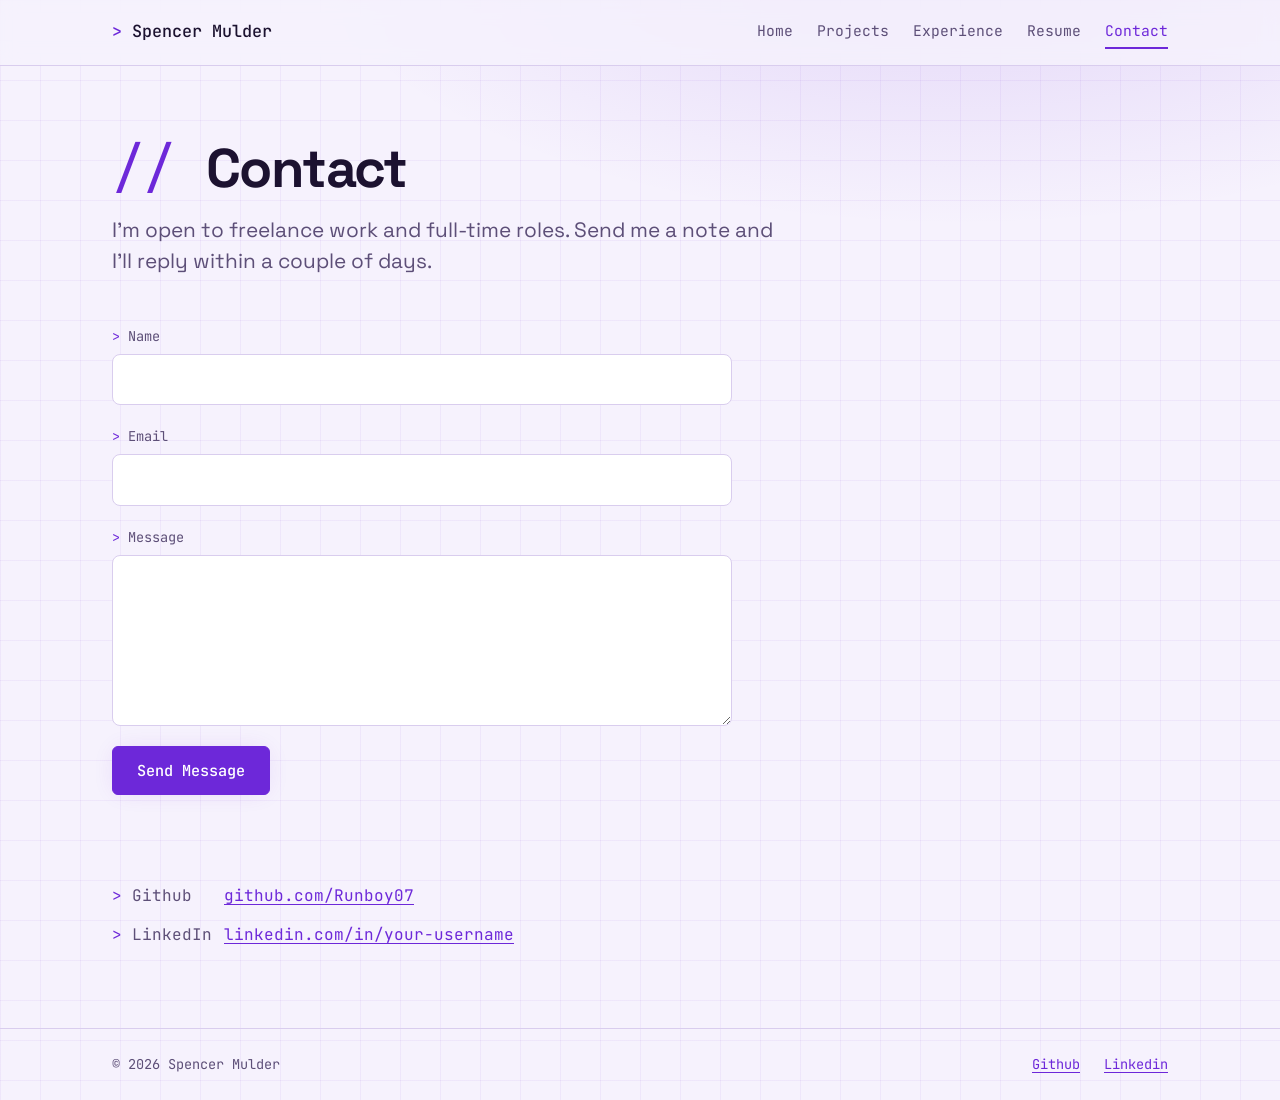
==== commit 44873f8e: "Update contact.html" ====
--- a/contact.html
+++ b/contact.html
@@ -1,11 +1,10 @@
 <!DOCTYPE html>
 <html lang="en">
 <head>
-<title>Contact – Your Name</title>
+<title>Spencer Mulder - Contact</title>
 <meta name="description" content="Get in touch with Your Name.">
 <meta charset="utf-8">
 <meta name="viewport" content="width=device-width, initial-scale=1">
-<link rel="icon" href="data:image/svg+xml,<svg xmlns=%22http://www.w3.org/2000/svg%22 viewBox=%220 0 100 100%22><text y=%22.9em%22 font-size=%2290%22>💜</text></svg>">
 <link rel="preconnect" href="https://fonts.googleapis.com">
 <link rel="preconnect" href="https://fonts.gstatic.com" crossorigin>
 <link href="https://fonts.googleapis.com/css2?family=JetBrains+Mono:wght@400;500&family=Space+Grotesk:wght@400;500;700&display=swap" rel="stylesheet">
@@ -14,50 +13,48 @@
 <body>
 <header class="site-header">
   <div class="wrap">
-    <a class="brand" href="index.html">Your Name</a>
+    <a class="brand" href="index.html">Spencer Mulder</a>
     <nav aria-label="Main">
-      <a href="index.html">home</a>
-      <a href="projects.html">projects</a>
-      <a href="experience.html">experience</a>
-      <a href="resume.html">resume</a>
-      <a href="contact.html" aria-current="page">contact</a>
+      <a href="index.html">Home</a>
+      <a href="projects.html">Projects</a>
+      <a href="experience.html">Experience</a>
+      <a href="resume.html">Resume</a>
+      <a href="contact.html" aria-current="page">Contact</a>
     </nav>
   </div>
 </header>
 <main>
   <div class="wrap">
-    <h1 class="page-title">contact</h1>
+    <h1 class="page-title">Contact</h1>
     <p class="lede">I'm open to freelance work and full-time roles. Send me a note and I'll reply within a couple of days.</p>
-    <!-- Setup: create a free form at formspree.io, then replace YOUR_FORM_ID below with your form's ID.
-         Messages are emailed to the address you registered there, so your email never appears on this page. -->
-    <form class="form" id="contact-form" action="https://formspree.io/f/YOUR_FORM_ID" method="POST">
+    <form class="form" id="contact-form" action="https://formspree.io/f/mkjjvpnp" method="POST">
       <div class="field">
-        <label for="name">name</label>
+        <label for="name">Name</label>
         <input id="name" name="name" type="text" autocomplete="name" required>
       </div>
       <div class="field">
-        <label for="email">email</label>
+        <label for="email">Email</label>
         <input id="email" name="email" type="email" autocomplete="email" required>
       </div>
       <div class="field">
-        <label for="message">message</label>
+        <label for="message">Message</label>
         <textarea id="message" name="message" rows="6" required></textarea>
       </div>
       <!-- Spam trap: leave hidden and empty -->
       <input type="text" name="_gotcha" tabindex="-1" autocomplete="off" style="display:none">
-      <button class="btn" type="submit" id="send">send message</button>
+      <button class="btn" type="submit" id="send">Send Message</button>
       <p class="status" id="status" role="status" aria-live="polite"></p>
     </form>
     <ul class="contact-list">
-      <li><span>github</span><a href="https://github.com/your-username">github.com/your-username</a></li>
-      <li><span>linkedin</span><a href="https://www.linkedin.com/in/your-username">linkedin.com/in/your-username</a></li>
+      <li><span>Github</span><a href="https://github.com/Runboy07">github.com/Runboy07</a></li>
+      <li><span>LinkedIn</span><a href="https://www.linkedin.com/in/spencer-mulder-193422447/">linkedin.com/in/your-username</a></li>
     </ul>
   </div>
 </main>
 <footer class="site-footer">
   <div class="wrap">
-    <span>© <span id="year">2026</span> Your Name</span>
-    <span><a href="https://github.com/your-username">github</a> &nbsp; <a href="https://www.linkedin.com/in/your-username">linkedin</a></span>
+    <span>© <span id="year">2026</span> Spencer Mulder</span>
+    <span><a href="https://github.com/Runboy07/">Github</a> &nbsp; <a href="https://www.linkedin.com/in/spencer-mulder-193422447/">Linkedin</a></span>
   </div>
 </footer>
 <script>document.getElementById("year").textContent = new Date().getFullYear();</script>
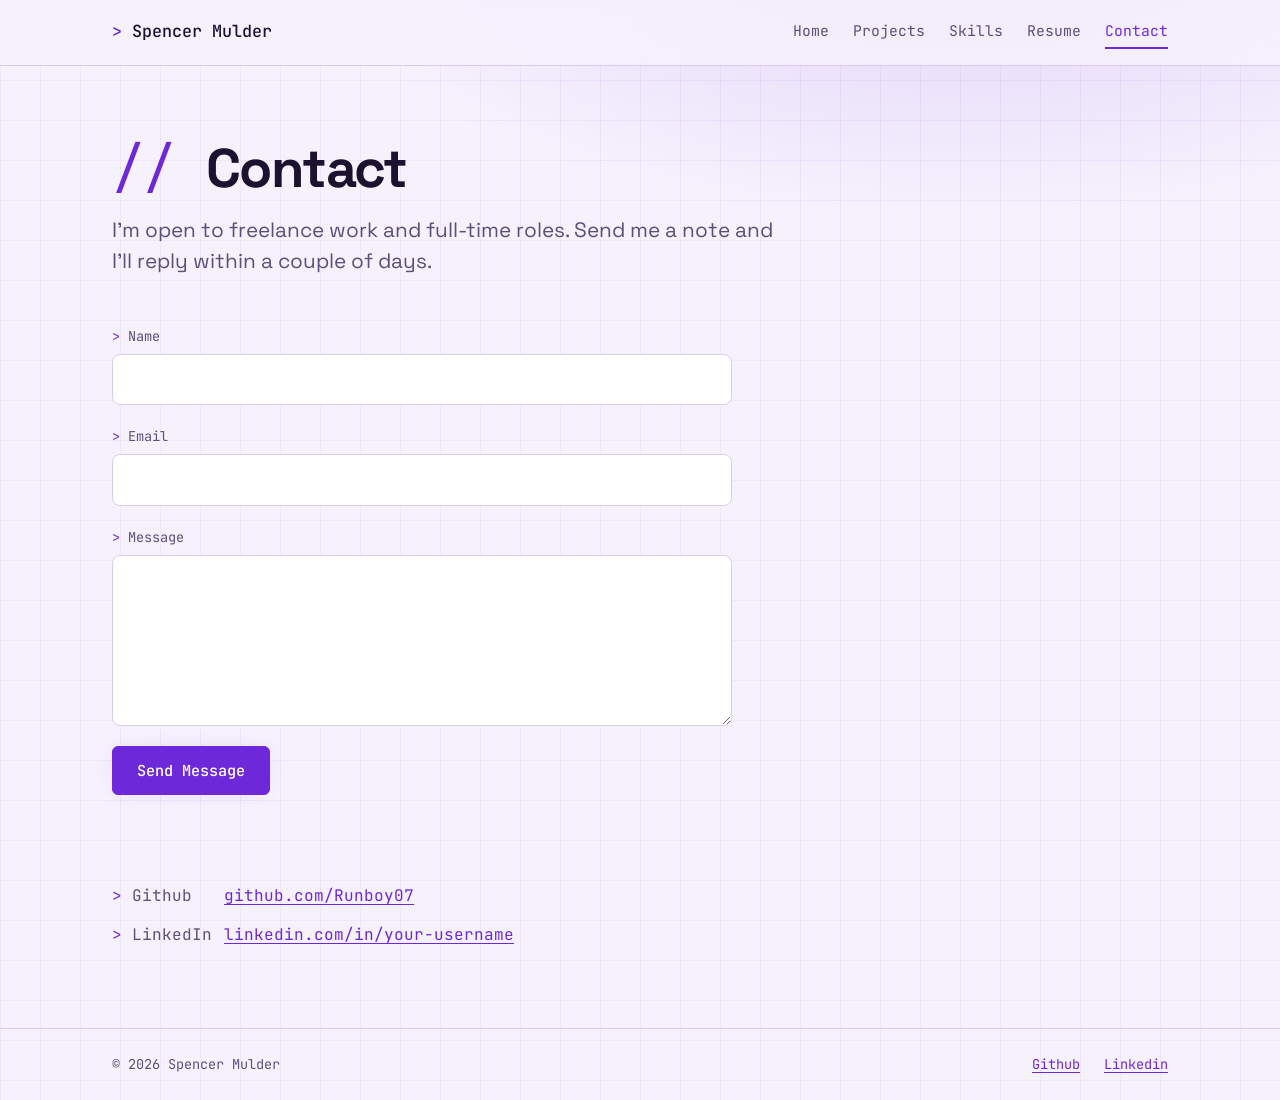
==== commit ab237e03: "Rename 'Experience' link to 'Skills' in contact.html" ====
--- a/contact.html
+++ b/contact.html
@@ -17,7 +17,7 @@
     <nav aria-label="Main">
       <a href="index.html">Home</a>
       <a href="projects.html">Projects</a>
-      <a href="experience.html">Experience</a>
+      <a href="experience.html">Skills</a>
       <a href="resume.html">Resume</a>
       <a href="contact.html" aria-current="page">Contact</a>
     </nav>
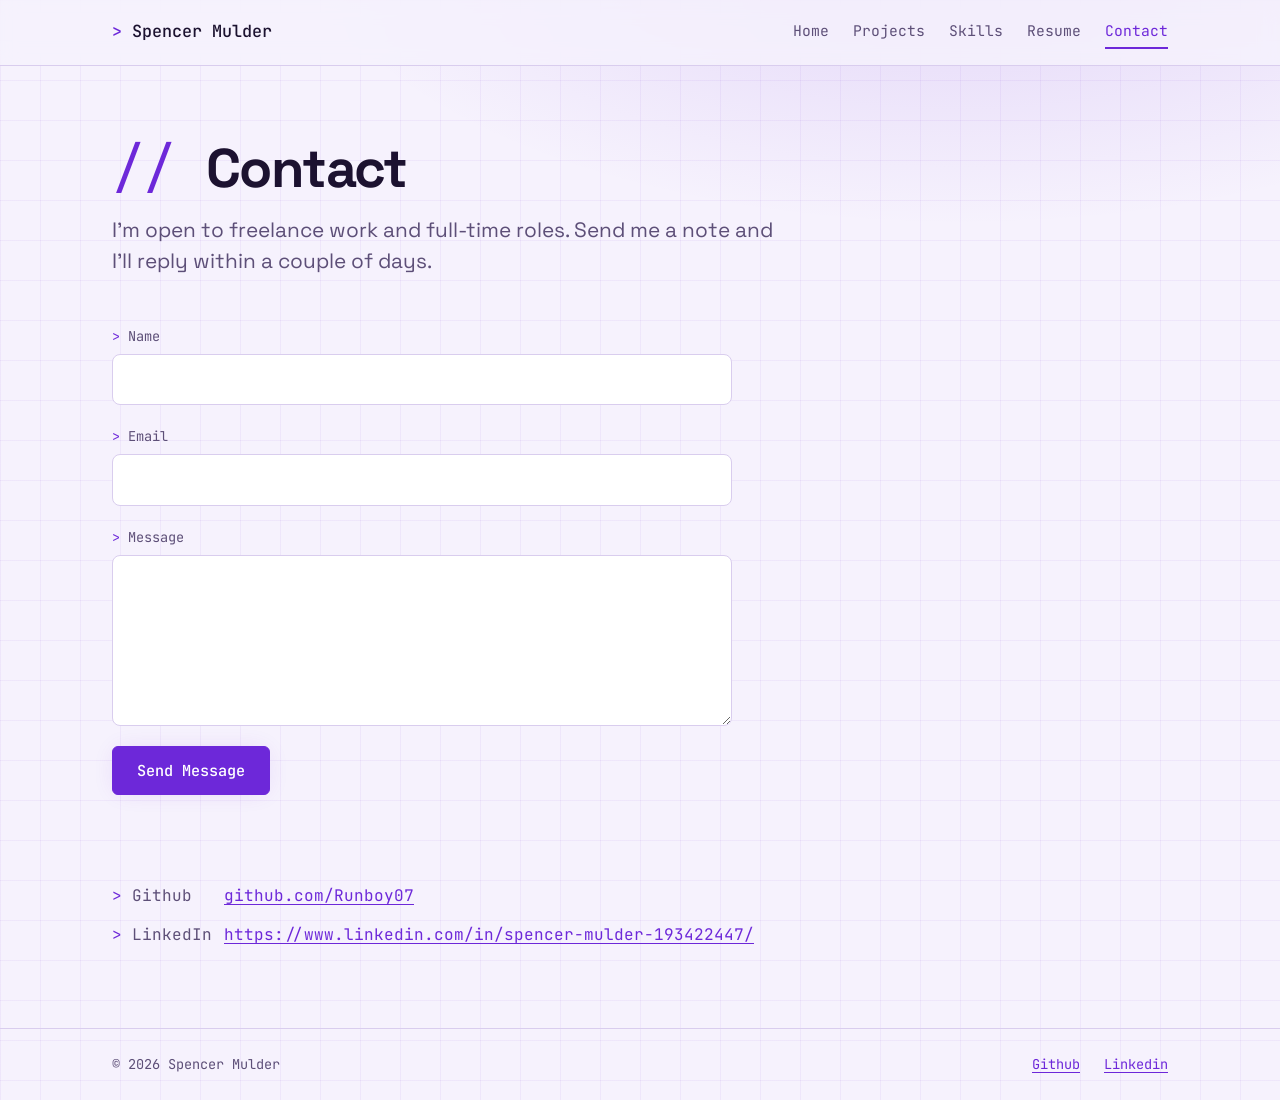
==== commit 295a952b: "Update LinkedIn link to include full URL" ====
--- a/contact.html
+++ b/contact.html
@@ -47,7 +47,7 @@
     </form>
     <ul class="contact-list">
       <li><span>Github</span><a href="https://github.com/Runboy07">github.com/Runboy07</a></li>
-      <li><span>LinkedIn</span><a href="https://www.linkedin.com/in/spencer-mulder-193422447/">linkedin.com/in/your-username</a></li>
+      <li><span>LinkedIn</span><a href="https://www.linkedin.com/in/spencer-mulder-193422447/">https://www.linkedin.com/in/spencer-mulder-193422447/</a></li>
     </ul>
   </div>
 </main>
--- a/style.css
+++ b/style.css
@@ -63,7 +63,9 @@
 .page-title::before { content: "// "; color: var(--accent); font-family: var(--mono); font-weight: 400; }
 .lede { font-size: 1.3rem; line-height: 1.5; color: var(--muted); margin-bottom: 3rem; max-width: 52ch; }
 
-.hero { margin-bottom: 5rem; }
+.hero { display: grid; grid-template-columns: 1fr 340px; gap: 4rem; align-items: center; margin-bottom: 5rem; }
+.portrait { position: relative; aspect-ratio: 4 / 5; display: grid; place-items: center; background: var(--accent-soft); border: 1px solid var(--line); border-radius: 14px; overflow: hidden; box-shadow: 0 24px 60px -28px var(--glow); color: var(--muted); font-family: var(--mono); font-size: .85rem; }
+.portrait img { position: absolute; inset: 0; width: 100%; height: 100%; object-fit: cover; object-position: center top; }
 .prompt { font-family: var(--mono); font-size: .95rem; color: var(--muted); margin-bottom: 1.25rem; }
 .prompt b { color: var(--accent); font-weight: 500; }
 .cursor { display: inline-block; width: .55em; height: 1.05em; background: var(--accent); vertical-align: -.15em; margin-left: .2em; animation: blink 1.1s steps(1) infinite; }
@@ -115,6 +117,12 @@
 .video-frame video, .video-frame iframe, .image-frame img { position: absolute; inset: 0; width: 100%; height: 100%; border: 0; background: #000; }
 .image-frame img { object-fit: cover; background: none; }
 
+/* ---------- Skills ---------- */
+.skill-grid { display: grid; grid-template-columns: repeat(auto-fill, minmax(260px, 1fr)); gap: 1.25rem; }
+.skill { background: var(--surface); border: 1px solid var(--line); border-left: 3px solid var(--accent); border-radius: 10px; padding: 1.25rem 1.4rem; }
+.skill h3 { font-size: 1.15rem; font-weight: 700; margin-bottom: .4rem; }
+.skill p { color: var(--muted); font-size: .98rem; margin: 0; }
+
 /* ---------- Experience ---------- */
 .job { display: grid; grid-template-columns: 11rem 1fr; gap: 2rem; padding-bottom: 2rem; margin-bottom: 2rem; border-bottom: 1px solid var(--line); }
 .job:last-child { border-bottom: 0; }
@@ -146,6 +154,8 @@
 
 @media (max-width: 860px) {
   .two-col, .detail { grid-template-columns: 1fr; gap: 2.5rem; }
+  .hero { grid-template-columns: 1fr; gap: 2.5rem; }
+  .portrait { max-width: 300px; }
   .artifacts.three { grid-template-columns: 1fr; }
 }
 @media (max-width: 640px) {
